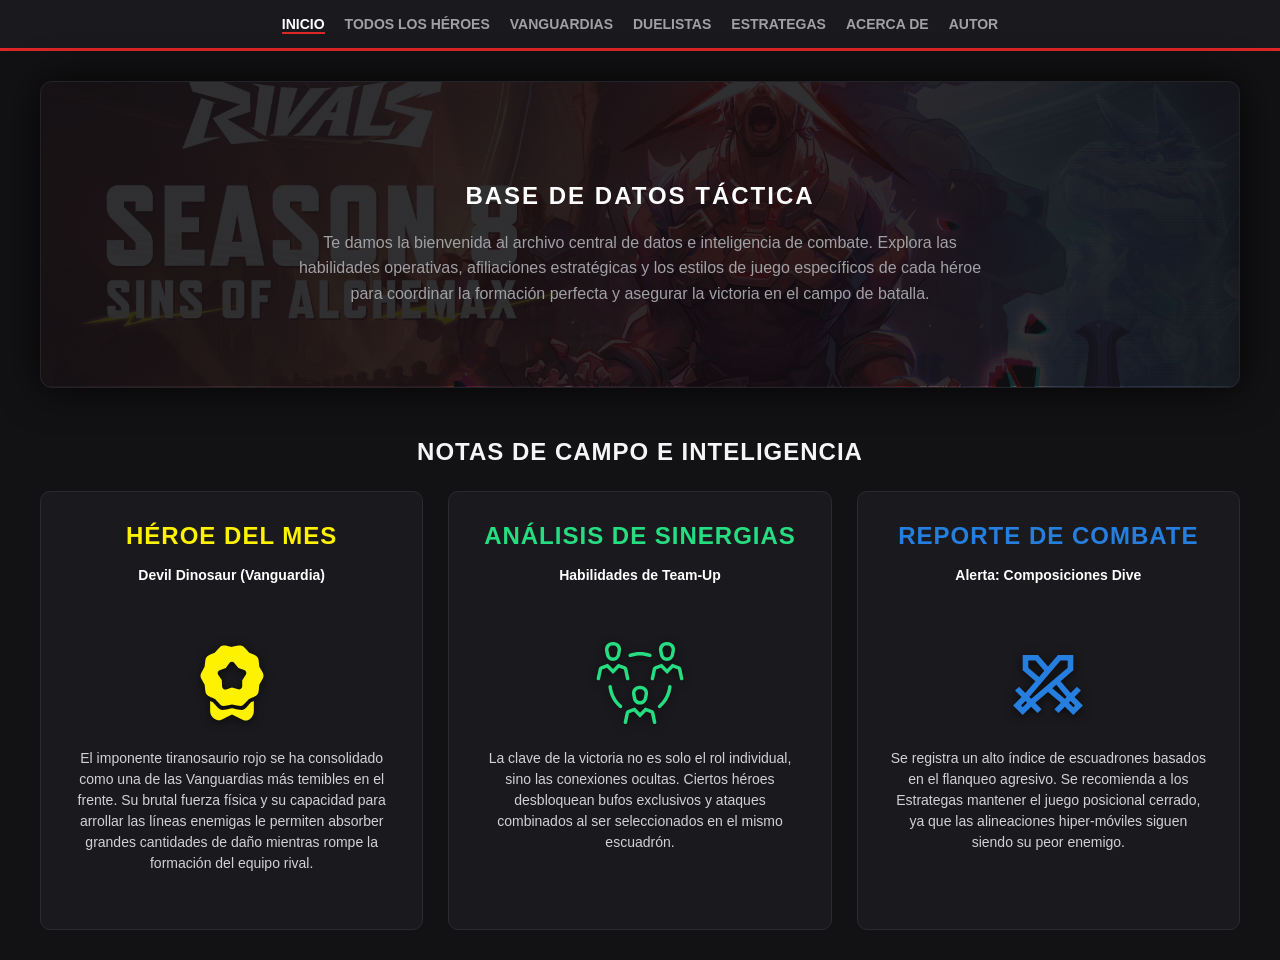
==== index.html @ b7f1ad78 "Pagina de inicio" ====
<!DOCTYPE html>
<html lang="es">

<head>
    <meta charset="UTF-8">
    <meta name="viewport" content="width=device-width, initial-scale=1.0">
    <title>Marvel Rivals - Base de Datos Táctica</title>
    <link rel="stylesheet" href="css/estilos.css">
    <link rel="stylesheet" href="css/index.css">
</head>

<body>

    <header>
        <nav>
            <ul>
                <li><a href="index.html" class="active">Inicio</a></li>
                <li><a href="personajes.html">Todos los Héroes</a></li>
                <li><a href="vanguardias.html">Vanguardias</a></li>
                <li><a href="duelistas.html">Duelistas</a></li>
                <li><a href="estrategas.html">Estrategas</a></li>
                <li><a href="acerca-de.html">Acerca de</a></li>
                <li><a href="sintesis.html">Autor</a></li>
            </ul>
        </nav>
    </header>

    <main>
        <section class="hero-section">
            <h1>Base de Datos Táctica</h1>
            <p>
                Te damos la bienvenida al archivo central de datos e inteligencia de combate. Explora las habilidades
                operativas, afiliaciones estratégicas y los estilos de juego específicos de cada héroe para coordinar
                la formación perfecta y asegurar la victoria en el campo de batalla.
            </p>
        </section>

        <h2 style="text-align: center; text-transform: uppercase; letter-spacing: 1px; margin-bottom: 25px;">Notas de
            Campo e Inteligencia</h2>

        <div class="roles-grid">
            <div class="tarjeta-rol duelista-card">
                <h3>Héroe del Mes</h3>
                <p style="color: #ffffff; font-weight: bold; margin-bottom: 10px;">Devil Dinosaur (Vanguardia)</p>
                <img src="svg/medalla.svg" alt="Icono Héroe del Mes" class="icono-tarjeta">
                <p>El imponente tiranosaurio rojo se ha consolidado como una de las Vanguardias más temibles en el
                    frente. Su brutal fuerza física y su capacidad para arrollar las líneas enemigas le permiten
                    absorber grandes cantidades de daño mientras rompe la formación del equipo rival.</p>
            </div>

            <div class="tarjeta-rol estratega-card">
                <h3>Análisis de Sinergias</h3>
                <p style="color: #ffffff; font-weight: bold; margin-bottom: 10px;">Habilidades de Team-Up</p>
                <img src="svg/sinergia.svg" alt="Icono Análisis de Sinergias" class="icono-tarjeta">
                <p>La clave de la victoria no es solo el rol individual, sino las conexiones ocultas. Ciertos héroes
                    desbloquean bufos exclusivos y ataques combinados al ser seleccionados en el mismo escuadrón.</p>
            </div>

            <div class="tarjeta-rol vanguardia-card">
                <h3>Reporte de Combate</h3>
                <p style="color: #ffffff; font-weight: bold; margin-bottom: 10px;">Alerta: Composiciones Dive</p>
                <img src="svg/combate.svg" alt="Icono Reporte de Combate" class="icono-tarjeta">
                <p>Se registra un alto índice de escuadrones basados en el flanqueo agresivo. Se recomienda a los
                    Estrategas mantener el juego posicional cerrado, ya que las alineaciones hiper-móviles siguen siendo
                    su peor enemigo.</p>
            </div>
        </div>
    </main>

</body>

</html>
---- css/estilos.css ----
/* ==========================================
   ESTILOS GENERALES Y PALETA OSCURA
   ========================================== */
body {
    font-family: 'Arial', sans-serif;
    background-color: #121214;
    color: #f5f5f7;
    margin: 0;
    padding: 0;
}

/* NavBar Superior */
header {
    background-color: #1a1a1e;
    border-bottom: 3px solid #de2626;
    padding: 15px 20px;
}

nav ul {
    list-style: none;
    margin: 0;
    padding: 0;
    display: flex;
    justify-content: center;
    gap: 20px;
}

nav ul li a {
    color: #a0a0a5;
    text-decoration: none;
    font-weight: bold;
    text-transform: uppercase;
    font-size: 14px;
    transition: color 0.3s;
}

nav ul li a:hover,
nav ul li a.active {
    color: #ffffff;
    border-bottom: 2px solid #de2626;
}

/* Contenedor del Contenido */
main {
    max-width: 1200px;
    margin: 30px auto;
    padding: 0 20px;
}

h1 {
    text-align: center;
    color: #ffffff;
    text-transform: uppercase;
    letter-spacing: 2px;
}

/* ==========================================
   DISEÑO DE TABLAS INTEGRADO COMO TARJETAS HORIZONTALES
   ========================================== */
.tabla-heroes {
    width: 100%;
    border-collapse: separate;
    border-spacing: 0 15px;
    /* Espacio entre cada fila-tarjeta */
    margin-top: 30px;
    background-color: transparent;
}

.tabla-heroes th {
    background-color: #0e0e10;
    color: #ffffff;
    text-transform: uppercase;
    font-size: 13px;
    letter-spacing: 1px;
    padding: 15px;
    text-align: left;
    border-bottom: 3px solid #de2626;
}

/* Cada fila actúa como una tarjeta oscura individual */
.fila-heroe {
    background-color: #1a1a1e;
    transition: transform 0.3s, box-shadow 0.3s;
}

.tabla-heroes td {
    padding: 15px;
    color: #d1d1d6;
    font-size: 14px;
    vertical-align: middle;
    border-top: 1px solid #2a2a30;
    border-bottom: 1px solid #2a2a30;
}

/* Redondear extremos de la fila */
.tabla-heroes tr td:first-child {
    border-left: 4px solid #2a2a30;
    border-top-left-radius: 8px;
    border-bottom-left-radius: 8px;
}

.tabla-heroes tr td:last-child {
    border-right: 1px solid #2a2a30;
    border-top-right-radius: 8px;
    border-bottom-right-radius: 8px;
}

/* Miniaturas de héroes de cuerpo completo */
.img-tabla {
    width: 120px;
    height: 140px;
    object-fit: contain;
    border-radius: 0;
    border: none;
    display: block;
    margin: 0 auto;
    background-color: transparent;
    transition: filter 0.3s, transform 0.3s;
}

article {
    line-height: 1.5;
    color: #d1d1d6;
}

/* ==========================================
   BADGES Y TONOS DE ROLES Y SUB-ROLES
   ========================================== */
.badge {
    display: inline-block;
    padding: 5px 10px;
    border-radius: 4px;
    font-size: 11px;
    font-weight: bold;
    text-transform: uppercase;
}

.badge.Vanguardia {
    background-color: #267ede;
    color: black;
}

.badge.Duelista {
    background-color: #fff200;
    color: black;
}

.badge.Estratega {
    background-color: #26de81;
    color: black;
}

.badge-estilo,
.badge-vanguardia,
.badge-estratega {
    display: inline-block;
    padding: 4px 8px;
    border-radius: 4px;
    font-size: 11px;
    font-weight: bold;
    text-transform: uppercase;
    color: black;
}

.badge-estilo.Poke {
    background-color: #fff200;
}

.badge-estilo.Dive {
    background-color: #ff9f43;
}

.badge-estilo.Brawl {
    background-color: #ff4d4d;
}

.badge-vanguardia[class*="Main Tank"] {
    background-color: #206a9b;
    color: white;
}

.badge-vanguardia[class*="Off Tank"] {
    background-color: #0d3c5c;
    color: white;
    
}

.badge-estratega[class*="Main Healer"] {
    background-color: #88f108;
    color: black;
}

.badge-estratega[class*="Off Healer"] {
    background-color: #216405;
    color: black;
}

/* ==========================================
   EFECTOS HOVER CON BRILLOS DE NEÓN
   ========================================== */
.fila-heroe:hover {
    transform: translateY(-3px);
}

/* Iluminación Azul - Vanguardias */
.fila-heroe.Vanguardia:hover td {
    border-top-color: #267ede;
    border-bottom-color: #267ede;
}

.fila-heroe.Vanguardia:hover td:first-child {
    border-left-color: #267ede;
}

.fila-heroe.Vanguardia:hover td:last-child {
    border-right-color: #267ede;
}

.fila-heroe.Vanguardia:hover .img-tabla {
    filter: drop-shadow(0 0 8px rgba(38, 126, 222, 0.7));
}

/* Iluminación Amarilla - Duelistas */
.fila-heroe.Duelista:hover td {
    border-top-color: #fff200;
    border-bottom-color: #fff200;
}

.fila-heroe.Duelista:hover td:first-child {
    border-left-color: #fff200;
}

.fila-heroe.Duelista:hover td:last-child {
    border-right-color: #fff200;
}

.fila-heroe.Duelista:hover .img-tabla {
    filter: drop-shadow(0 0 8px rgba(255, 242, 0, 0.7));
}

/* Iluminación Verde - Estrategas */
.fila-heroe.Estratega:hover td {
    border-top-color: #26de81;
    border-bottom-color: #26de81;
}

.fila-heroe.Estratega:hover td:first-child {
    border-left-color: #26de81;
}

.fila-heroe.Estratega:hover td:last-child {
    border-right-color: #26de81;
}

.fila-heroe.Estratega:hover .img-tabla {
    filter: drop-shadow(0 0 8px rgba(38, 222, 129, 0.7));
}

.no-datos {
    text-align: center;
    color: #a0a0a5;
    font-weight: bold;
    padding: 30px;
    background: #1a1a1e;
    border-radius: 8px;
    border: 1px dashed #2a2a30;
}

/* ==========================================
   VENTANITA DE INFORMACIÓN
   ========================================== */
.modal-overlay {
    position: fixed;
    top: 0;
    left: 0;
    width: 100vw;
    height: 100vh;
    background-color: rgba(5, 5, 7, 0.9);
    /* Fondo exterior oscuro plano */
    display: flex;
    justify-content: center;
    align-items: center;
    z-index: 99999;
}

.tarjeta-grande-content {
    background-color: #0b0b0d;
    border: 1px solid #232329;
    border-radius: 12px;
    width: 95%;
    max-width: 900px;
    height: 520px;
    /* Altura controlada para el render */
    padding: 0;
    position: relative;
    box-shadow: 0 20px 50px rgba(0, 0, 0, 0.8);
    overflow: hidden;
}

/* Resplandores en la tarjeta flotante */
.tarjeta-grande-content.Vanguardia {
    border-color: rgba(38, 126, 222, 0.4);
}

.tarjeta-grande-content.Duelista {
    border-color: rgba(255, 242, 0, 0.4);
}

.tarjeta-grande-content.Estratega {
    border-color: rgba(38, 222, 129, 0.4);
}

.tarjeta-grande-grid {
    display: grid;
    grid-template-columns: 1.1fr 1fr;
    height: 100%;
    width: 100%;
}

.col-render {
    position: relative;
    height: 100%;
    display: flex;
    align-items: flex-end;    
    justify-content: center;
    background: radial-gradient(circle at center, #18181c 0%, #0b0b0d 100%);
    overflow: hidden;
}

.render-grande {
    height: 105%;
    width: auto;
    object-fit: contain;
    z-index: 1;
    mask-image: linear-gradient(to bottom, black 80%, transparent 100%);
    -webkit-mask-image: linear-gradient(to bottom, black 80%, transparent 100%);
}

.col-info {
    background-color: #111115;
    border-left: 1px solid #232329;
    padding: 40px;
    display: flex;
    flex-direction: column;
    justify-content: center;
    z-index: 2;
    text-align: left;
}

.col-info h2 {
    font-size: 38px;
    margin: 0 0 10px 0;
    text-transform: uppercase;
    letter-spacing: 1px;
    color: #ffffff;
}

.separador {
    border: none;
    border-top: 1px solid #232329;
    margin: 15px 0;
    width: 100%;
}

.desc-grande {
    font-size: 14px;
    line-height: 1.6;
    color: #a0a0a5;
    margin: 0 0 20px 0;
}

.datos-tacticos {
    list-style: none;
    padding: 0;
    margin: 0;
}

.datos-tacticos li {
    padding: 8px 0;
    border-bottom: 1px solid #1c1c22;
    font-size: 13px;
    color: #8e8e93;
}

.datos-tacticos li strong {
    color: #ffffff;
    margin-right: 5px;
}

.btn-cerrar {
    position: absolute;
    top: 20px;
    right: 20px;
    background: #1c1c22;
    border: 1px solid #232329;
    color: #ffffff;
    width: 35px;
    height: 35px;
    border-radius: 50%;
    font-size: 20px;
    line-height: 33px;
    cursor: pointer;
    z-index: 10;
}

.btn-cerrar:hover {
    background: #de2626;
    border-color: #de2626;
}

/* ==========================================
   PARA CELULAR
   ========================================== */
@media (max-width: 768px) {
    nav ul {
        flex-direction: column;
        align-items: center;
        gap: 10px;
    }

    .tabla-heroes,
    .tabla-heroes thead,
    .tabla-heroes tbody,
    .tabla-heroes th,
    .tabla-heroes td,
    .tabla-heroes tr {
        display: block;
    }

    .tabla-heroes thead {
        display: none;
    }

    .tabla-heroes tr {
        margin-bottom: 20px;
        border: 1px solid #2a2a30;
        border-radius: 8px;
        background-color: #1a1a1e;
        padding: 10px;
    }

    .tabla-heroes td {
        text-align: right;
        padding-left: 50%;
        position: relative;
        border: none !important;
        border-bottom: 1px solid #2a2a30 !important;
    }

    .tabla-heroes tr td:last-child {
        border-bottom: none !important;
    }

    .tabla-heroes td::before {
        content: attr(data-label);
        position: absolute;
        left: 15px;
        width: 45%;
        text-align: left;
        font-weight: bold;
        color: #a0a0a5;
        text-transform: uppercase;
        font-size: 12px;
    }

    /* Ajustes del modal en pantallas móviles */
    .tarjeta-grande-grid {
        grid-template-columns: 1fr;
        overflow-y: auto;
    }

    .tarjeta-grande-content {
        height: 85vh;
    }

    .col-info {
        border-left: none;
        border-top: 1px solid #232329;
        padding: 20px;
    }

    .render-grande {
        height: 220px;
    }
}
---- css/index.css ----
/* Sección de Bienvenida */
.hero-section {
    text-align: center;
    padding: 80px 20px;
    background: linear-gradient(rgba(11, 11, 13, 0.85), rgba(11, 11, 13, 0.85)),
                url('../img/portada.jpg');
    background-size: cover;
    background-position: center;
    border-radius: 12px;
    margin-bottom: 50px;
    border: 1px solid #232329;
    box-shadow: 0 0 40px rgba(0, 0, 0, 0.8);
}

.hero-section p {
    color: #a0a0a5;
    font-size: 16px;
    max-width: 700px;
    margin: 15px auto 0 auto;
    line-height: 1.6;
}

/* Grid de Roles */
.roles-grid {
    display: grid;
    grid-template-columns: repeat(auto-fit, minmax(300px, 1fr));
    gap: 25px;
    margin-top: 20px;
}

/* Tarjetas de Clases Individuales */
.tarjeta-rol {
    background-color: #1a1a1e;
    border: 1px solid #2a2a30;
    border-radius: 10px;
    padding: 30px;
    text-align: center;
    transition: transform 0.3s, box-shadow 0.3s, border-color 0.3s;
}

.tarjeta-rol h3 {
    font-size: 24px;
    margin: 0 0 15px 0;
    text-transform: uppercase;
    letter-spacing: 1px;
}

.tarjeta-rol p {
    color: #d1d1d6;
    font-size: 14px;
    line-height: 1.5;
    margin-bottom: 25px;
    min-height: 63px; /* Mantiene los botones alineados horizontalmente */
}

/* Botones de Acción Estilizados */
.btn-enlace {
    display: inline-block;
    padding: 10px 20px;
    border-radius: 5px;
    text-decoration: none;
    font-weight: bold;
    text-transform: uppercase;
    font-size: 12px;
    letter-spacing: 1px;
    transition: background-color 0.3s, transform 0.2s, box-shadow 0.3s;
}

.btn-enlace:hover {
    transform: translateY(-2px);
}

/* Vanguardias (Azul) */
.tarjeta-rol.vanguardia-card:hover {
    border-color: #267ede;
    box-shadow: 0 0 15px rgba(38, 126, 222, 0.2);
}
.tarjeta-rol.vanguardia-card h3 { color: #267ede; }
.tarjeta-rol.vanguardia-card .btn-enlace { background-color: #267ede; color: black; }
.tarjeta-rol.vanguardia-card .btn-enlace:hover { box-shadow: 0 0 12px rgba(38, 126, 222, 0.5); }

/* Duelistas (Amarillo) */
.tarjeta-rol.duelista-card:hover {
    border-color: #fff200;
    box-shadow: 0 0 15px rgba(255, 242, 0, 0.2);
}
.tarjeta-rol.duelista-card h3 { color: #fff200; }
.tarjeta-rol.duelista-card .btn-enlace { background-color: #fff200; color: black; }
.tarjeta-rol.duelista-card .btn-enlace:hover { box-shadow: 0 0 12px rgba(255, 242, 0, 0.5); }

/* Estrategas (Verde) */
.tarjeta-rol.estratega-card:hover {
    border-color: #26de81;
    box-shadow: 0 0 15px rgba(38, 222, 129, 0.2);
}
.tarjeta-rol.estratega-card h3 { color: #26de81; }
.tarjeta-rol.estratega-card .btn-enlace { background-color: #26de81; color: black; }
.tarjeta-rol.estratega-card .btn-enlace:hover { box-shadow: 0 0 12px rgba(38, 222, 129, 0.5); }

/*Diseño para los íconos de las tarjetas*/

.tarjeta-rol.duelista-card:hover .icono-tarjeta {    
    filter: drop-shadow(0 0 10px rgba(255, 242, 0, 0.8));
}

.tarjeta-rol.estratega-card:hover .icono-tarjeta {    
    filter: drop-shadow(0 0 10px rgba(38, 222, 129, 0.85));
}

.tarjeta-rol.vanguardia-card:hover .icono-tarjeta {    
    filter: drop-shadow(0 0 10px rgba(38, 126, 222, 0.85));
}

.icono-tarjeta {
    width: 90px;
    height: 90px;    
    object-fit: contain;
    margin: 10px auto 20px auto;
    display: block;
    filter: drop-shadow(0 2px 5px rgba(0, 0, 0, 0.6));
    transition: transform 0.3s ease, filter 0.3s ease;
}
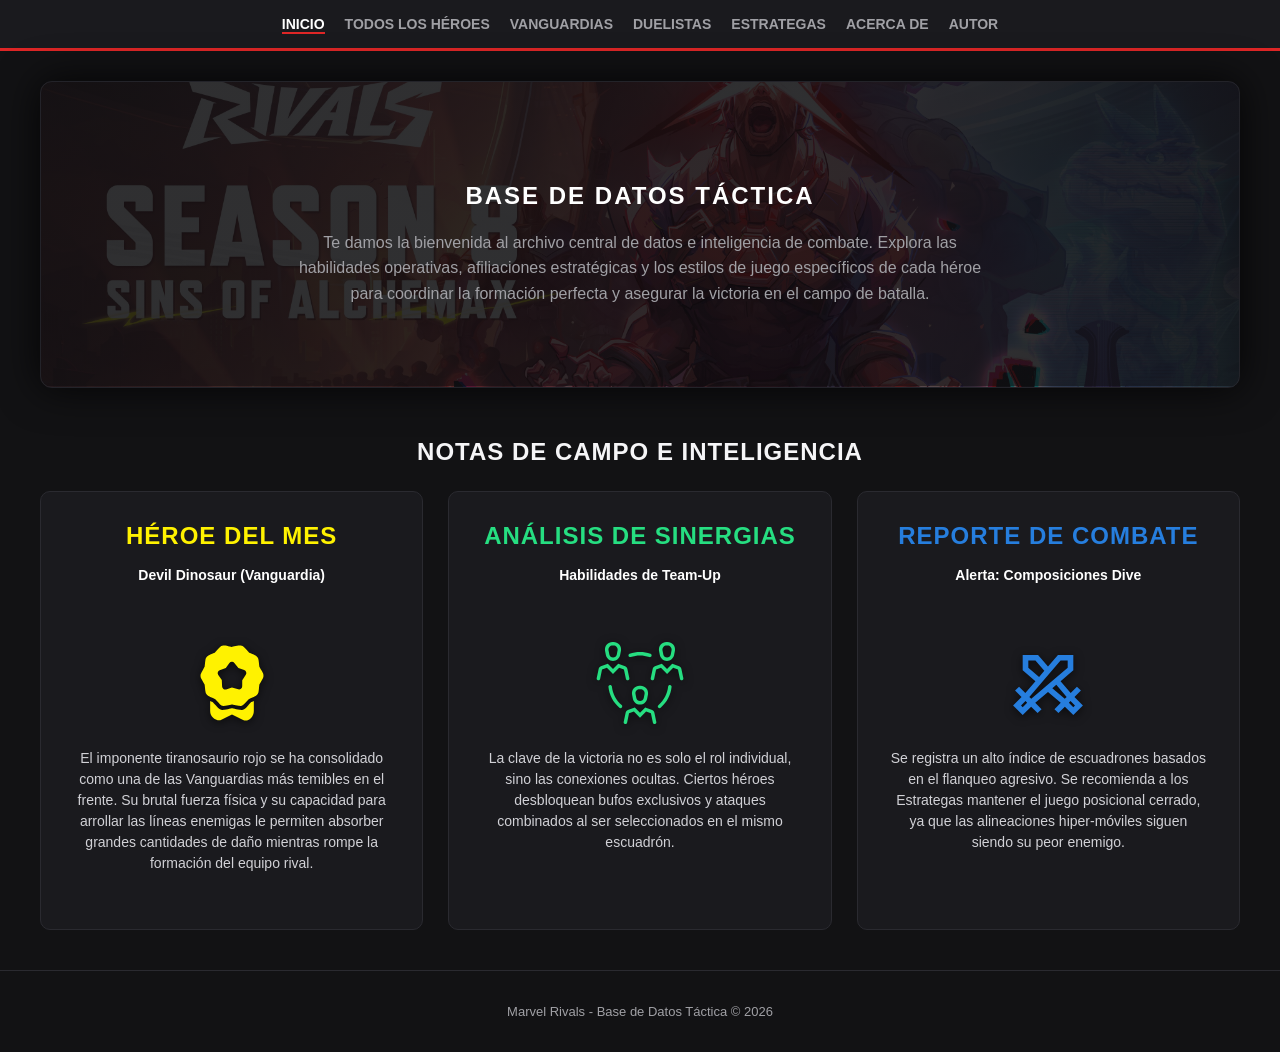
==== commit cf227858: "Página de autor + footer añadido" ====
--- a/index.html
+++ b/index.html
@@ -69,4 +69,8 @@
 
 </body>
 
+<footer>
+    <p>Marvel Rivals - Base de Datos Táctica &copy; 2026</p>
+</footer>
+
 </html>
--- a/css/estilos.css
+++ b/css/estilos.css
@@ -14,6 +14,15 @@
     background-color: #1a1a1e;
     border-bottom: 3px solid #de2626;
     padding: 15px 20px;
+}
+
+footer {
+    text-align: center;
+    padding: 20px;
+    margin-top: 40px;
+    color: #a0a0a5;
+    border-top: 1px solid #2a2a30;
+    font-size: 13px;
 }
 
 nav ul {
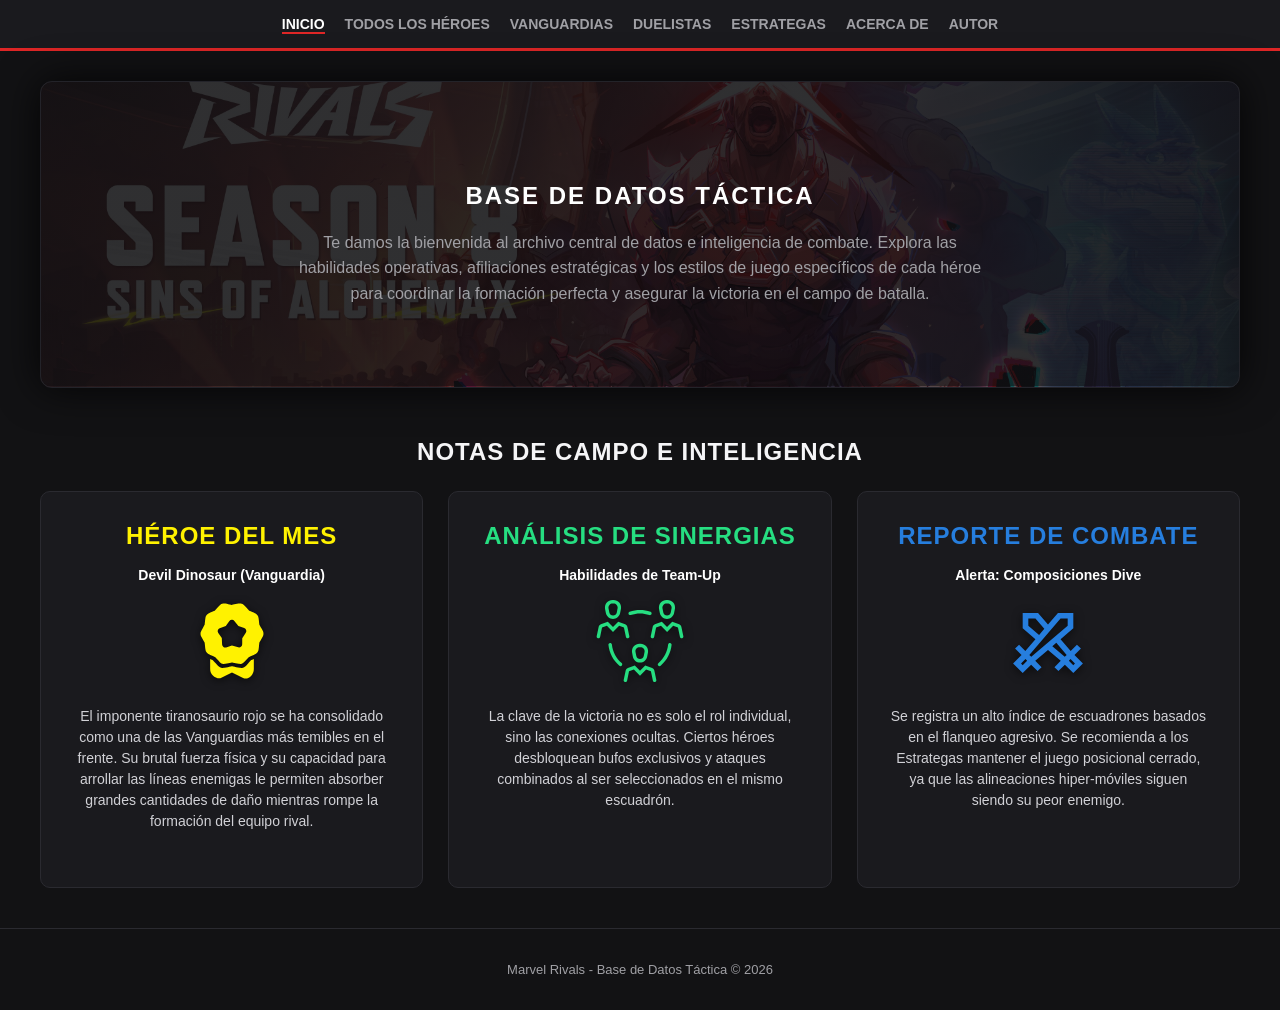
==== commit f72df094: "Eliminar codigo inutil y acomodar un poco" ====
--- a/index.html
+++ b/index.html
@@ -66,11 +66,8 @@
             </div>
         </div>
     </main>
-
+    <footer>
+        <p>Marvel Rivals - Base de Datos Táctica &copy; 2026</p>
+    </footer>
 </body>
-
-<footer>
-    <p>Marvel Rivals - Base de Datos Táctica &copy; 2026</p>
-</footer>
-
 </html>
--- a/css/estilos.css
+++ b/css/estilos.css
@@ -1,12 +1,10 @@
-/* ==========================================
-   ESTILOS GENERALES Y PALETA OSCURA
-   ========================================== */
 body {
     font-family: 'Arial', sans-serif;
     background-color: #121214;
     color: #f5f5f7;
     margin: 0;
     padding: 0;
+    text-align: justify;
 }
 
 /* NavBar Superior */
@@ -62,10 +60,7 @@
     text-transform: uppercase;
     letter-spacing: 2px;
 }
-
-/* ==========================================
-   DISEÑO DE TABLAS INTEGRADO COMO TARJETAS HORIZONTALES
-   ========================================== */
+/*Empiezan las tarjetas de muestra*/
 .tabla-heroes {
     width: 100%;
     border-collapse: separate;
@@ -132,9 +127,7 @@
     color: #d1d1d6;
 }
 
-/* ==========================================
-   BADGES Y TONOS DE ROLES Y SUB-ROLES
-   ========================================== */
+/*Badges y tonos para roles y subroles*/
 .badge {
     display: inline-block;
     padding: 5px 10px;
@@ -204,9 +197,7 @@
     color: black;
 }
 
-/* ==========================================
-   EFECTOS HOVER CON BRILLOS DE NEÓN
-   ========================================== */
+/* Hovers*/
 .fila-heroe:hover {
     transform: translateY(-3px);
 }
@@ -275,9 +266,7 @@
     border: 1px dashed #2a2a30;
 }
 
-/* ==========================================
-   VENTANITA DE INFORMACIÓN
-   ========================================== */
+/*Ventana en grande para info*/
 .modal-overlay {
     position: fixed;
     top: 0;
@@ -417,9 +406,7 @@
     border-color: #de2626;
 }
 
-/* ==========================================
-   PARA CELULAR
-   ========================================== */
+/*para telefonos*/
 @media (max-width: 768px) {
     nav ul {
         flex-direction: column;
--- a/css/index.css
+++ b/css/index.css
@@ -49,25 +49,7 @@
     color: #d1d1d6;
     font-size: 14px;
     line-height: 1.5;
-    margin-bottom: 25px;
-    min-height: 63px; /* Mantiene los botones alineados horizontalmente */
-}
-
-/* Botones de Acción Estilizados */
-.btn-enlace {
-    display: inline-block;
-    padding: 10px 20px;
-    border-radius: 5px;
-    text-decoration: none;
-    font-weight: bold;
-    text-transform: uppercase;
-    font-size: 12px;
-    letter-spacing: 1px;
-    transition: background-color 0.3s, transform 0.2s, box-shadow 0.3s;
-}
-
-.btn-enlace:hover {
-    transform: translateY(-2px);
+    margin-bottom: 25px;    
 }
 
 /* Vanguardias (Azul) */
@@ -76,8 +58,6 @@
     box-shadow: 0 0 15px rgba(38, 126, 222, 0.2);
 }
 .tarjeta-rol.vanguardia-card h3 { color: #267ede; }
-.tarjeta-rol.vanguardia-card .btn-enlace { background-color: #267ede; color: black; }
-.tarjeta-rol.vanguardia-card .btn-enlace:hover { box-shadow: 0 0 12px rgba(38, 126, 222, 0.5); }
 
 /* Duelistas (Amarillo) */
 .tarjeta-rol.duelista-card:hover {
@@ -85,8 +65,6 @@
     box-shadow: 0 0 15px rgba(255, 242, 0, 0.2);
 }
 .tarjeta-rol.duelista-card h3 { color: #fff200; }
-.tarjeta-rol.duelista-card .btn-enlace { background-color: #fff200; color: black; }
-.tarjeta-rol.duelista-card .btn-enlace:hover { box-shadow: 0 0 12px rgba(255, 242, 0, 0.5); }
 
 /* Estrategas (Verde) */
 .tarjeta-rol.estratega-card:hover {
@@ -94,9 +72,6 @@
     box-shadow: 0 0 15px rgba(38, 222, 129, 0.2);
 }
 .tarjeta-rol.estratega-card h3 { color: #26de81; }
-.tarjeta-rol.estratega-card .btn-enlace { background-color: #26de81; color: black; }
-.tarjeta-rol.estratega-card .btn-enlace:hover { box-shadow: 0 0 12px rgba(38, 222, 129, 0.5); }
-
 /*Diseño para los íconos de las tarjetas*/
 
 .tarjeta-rol.duelista-card:hover .icono-tarjeta {    
